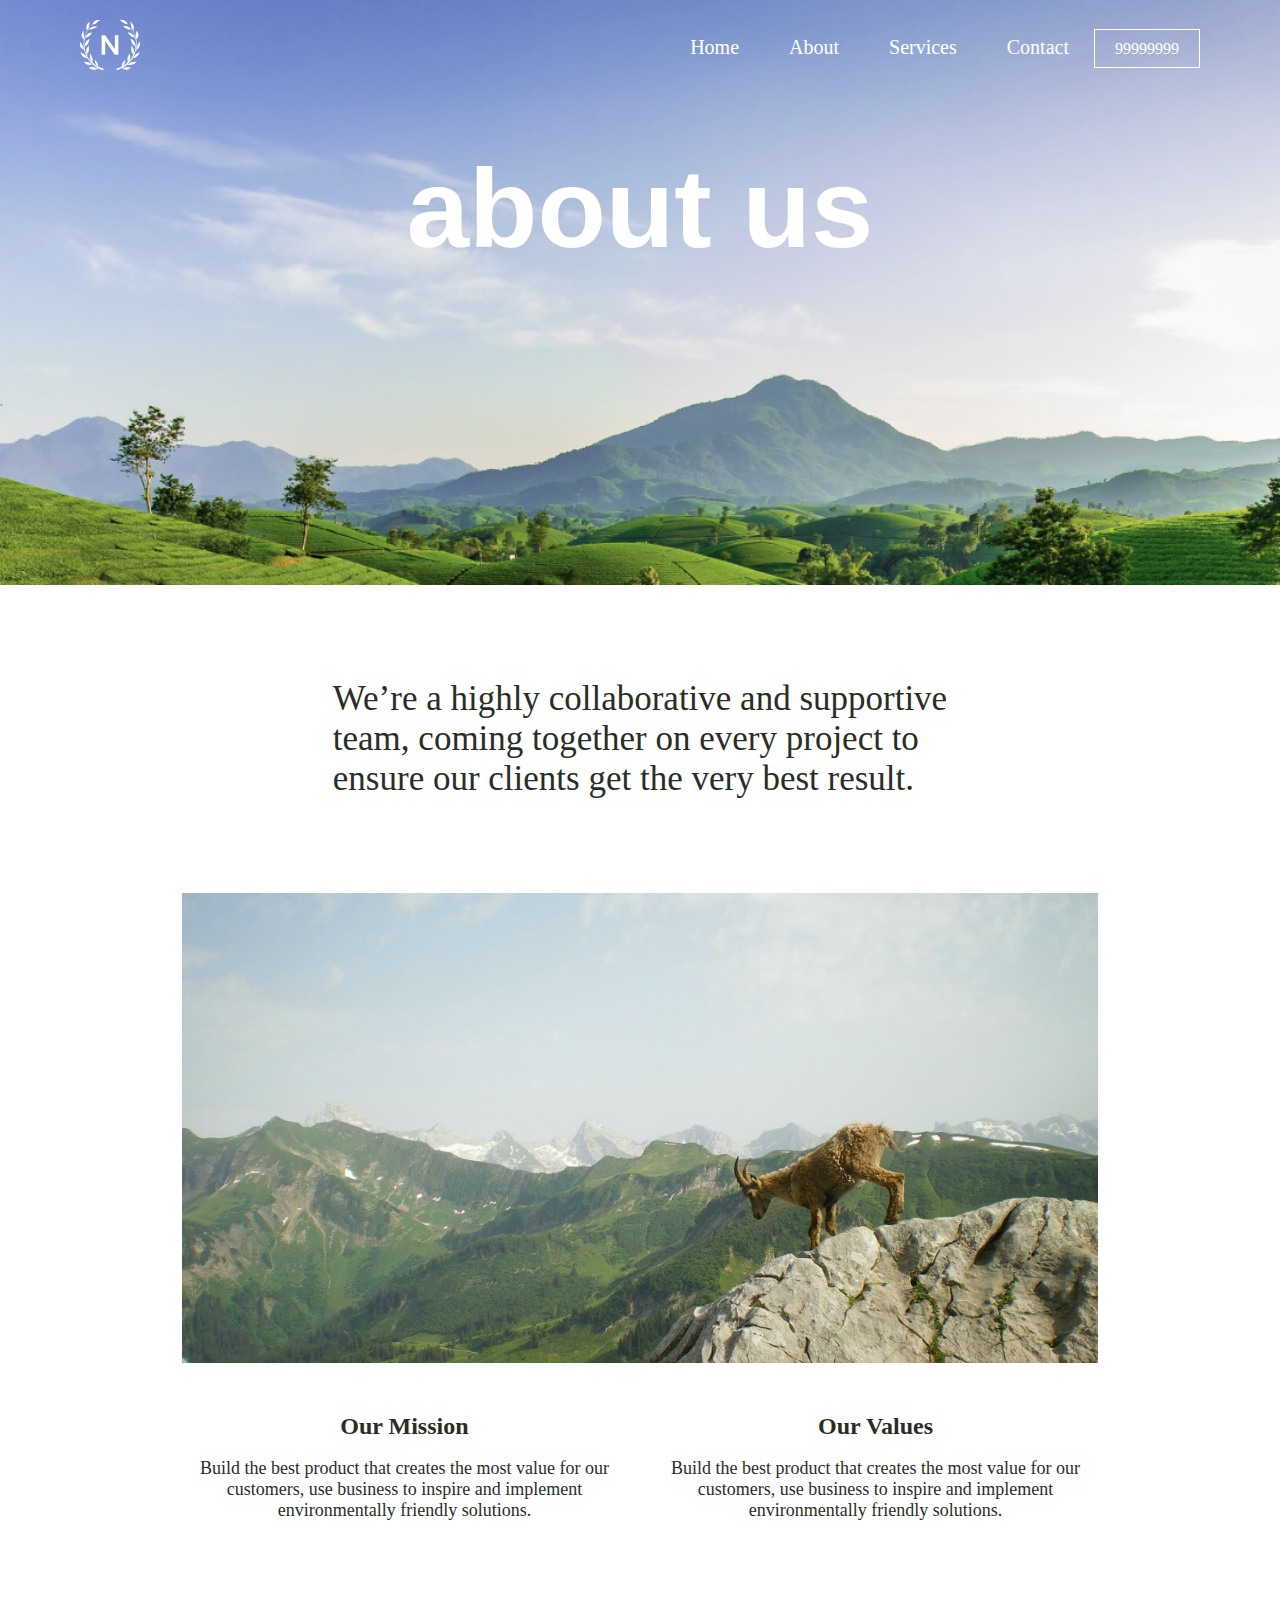
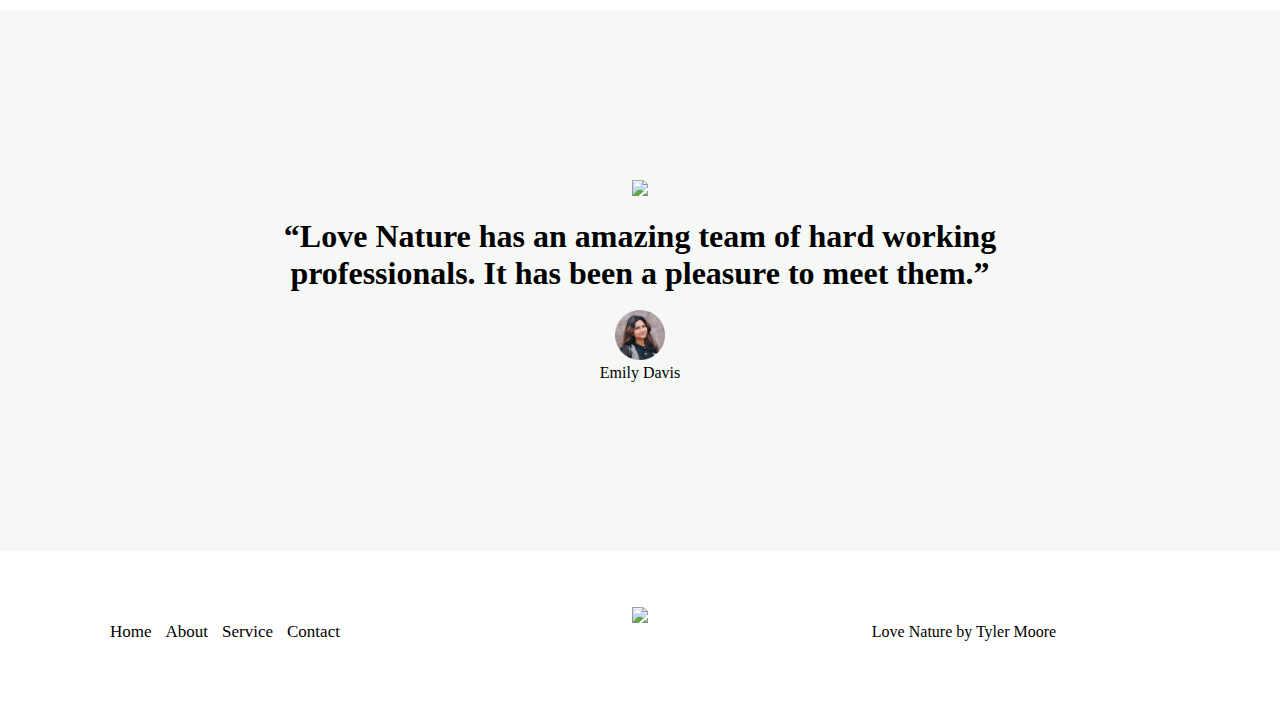
==== about.html @ 2e18f66e "Removed flex add grid today" ====
<!DOCTYPE html>
<html lang="en">
<head>
    <meta charset="UTF-8">
    <meta http-equiv="X-UA-Compatible" content="IE=edge">
    <meta name="viewport" content="width=device-width, initial-scale=1.0">
    <title>About</title>
</head>
<body>
<style>
*{
    padding: 0px;
    margin: 0px;
    font-weight: 400px;
}    
.about-main{
    background-image: url(Images/header-hero-1.jpg);
    background-color: black;
    background-size: cover;
    height: 65vh;
    background-position: center;
}
.about-nav{
    padding: 20px 80px;
    display: flex;
    align-items: center;
    justify-content: space-between;
}
.about-nav-items a{
    margin: 0px 25px;
    font-size: 20px;
    color: white;
}
.about-nav-items span{
    padding: 10px 20px;
    color: white;
    border: 1px solid white;
}
.head{
    text-align: center;
    font-size: 56px;
    margin-top: 50px;
    font-family:  'Arial Narrow',sans-serif;
    font-weight: 100;
    color: white;
    }
 .ab p{
        margin: 40px 0px;
            font-size: 35px;
            color: #292e25;
            font-weight: 200;
    }
    .ab img{
        height: 470px;
    }
    .ab{
        align-items: center;
        display: flex;
        flex-flow: column;
    }
    .abb{
        align-items: center;
        display: flex;
        margin-left: 200px;
        justify-content: space-between;
        margin-right: 200px;
        margin-top: 50px;
        color: #292e25;
    }
    .abb p{
        font-size: 18px;
    }
    .abb1{
        text-align: center;
        font-size: 16px;
    }
    .abb2{
        text-align: center;
        font-size: 16px;
    }
    .abqu{
        background-color: #F6F8F5;
        height: 60vh;
        display: flex;
        flex-flow: column;
        align-items: center;
        text-align: center;
        justify-content: center;
       }
    .abend{
            height: 18vh;
            display: grid;
            grid-template-columns: 2fr 1fr 2fr;
            justify-content: space-between;
            align-items: center;
            padding: 0px 100px;
            
        }
    .abnav a{
           font-size: 17px;
           margin-left: 10px;
           }


    .abgrid{
            display: flex; 
            justify-content: center;
        }
    

    
   
    
</style>
    <section class="about-main">
        <div class="about-nav" >
            <div class="logo"><img src="Images/logo-white.svg" height="50px"></div>
            <div class="about-nav-items"><a>Home</a><a>About</a><a>Services</a><a>Contact</a><span>99999999</span></div>
        </div> 
    <div class="head">
        <h1>about us</h1>
    </div> 
    </section>

    <br><br><br>

    <section>
        <div class="ab">
            <p>We’re a highly collaborative and supportive<br>
                 team, coming together on every project to <br>
                 ensure our clients get the very best result.</p>
                 <br><br><br>
                <img src="Images/contact-hero.jpg">
         </div>
        <div class="abb">
            <div class="abb1"><h2>Our Mission</h2><br>
            <p>Build the best product that creates the most value for our <br>
            customers, use business to inspire and implement<br>
            environmentally friendly solutions.</p></div>
            <div class="abb2"><h2>Our Values</h2><br>
            <p>Build the best product that creates the most value for our <br>
            customers, use business to inspire and implement<br>
            environmentally friendly solutions.</p></div>
        </div>
    </section>
    <br><br><br><br><br>

    <section class="abqu">
        <div>
            <div> <img src="Images/quotes.svg" height="50px" ></div><br>
            <div><h1>“Love Nature has an amazing team of hard working <br>
                professionals. It has been a pleasure to meet them.”</h1></div><br>
                <div class="av">
                    <img src="Images/avatar_on_about.png" height="50px">
                    <p>Emily Davis</p>
                 </div>
                </div>
    </section>

   


        <section class="abend">
            <div class="abnav">
                <a>Home</a>
                <a>About</a>
                <a>Service</a>
                <a>Contact</a>
            </div>
            <div class="abgrid"><img src="Images/Logo.svg" height="50px"></div>
            <div class="abgrid">
                <p>Love Nature by Tyler Moore</p>
            </div>
        </section>
</body>
</html>
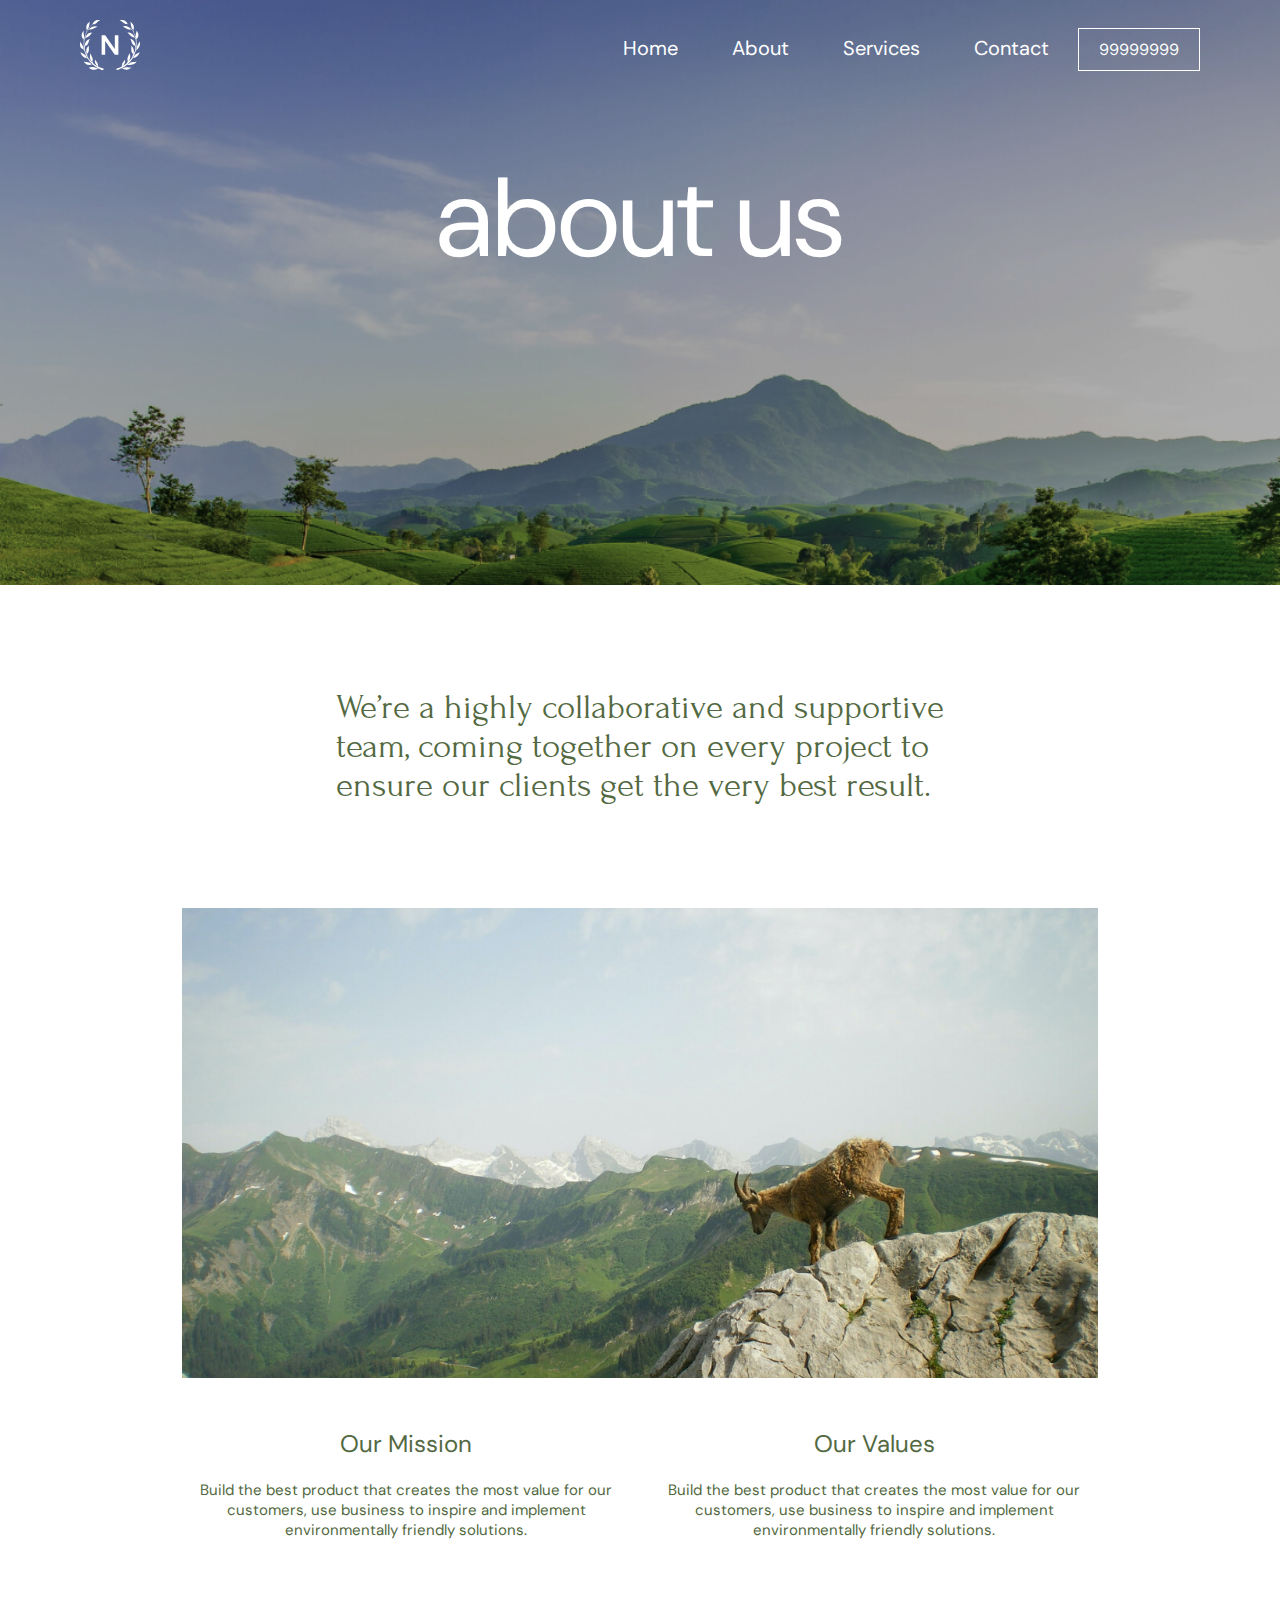
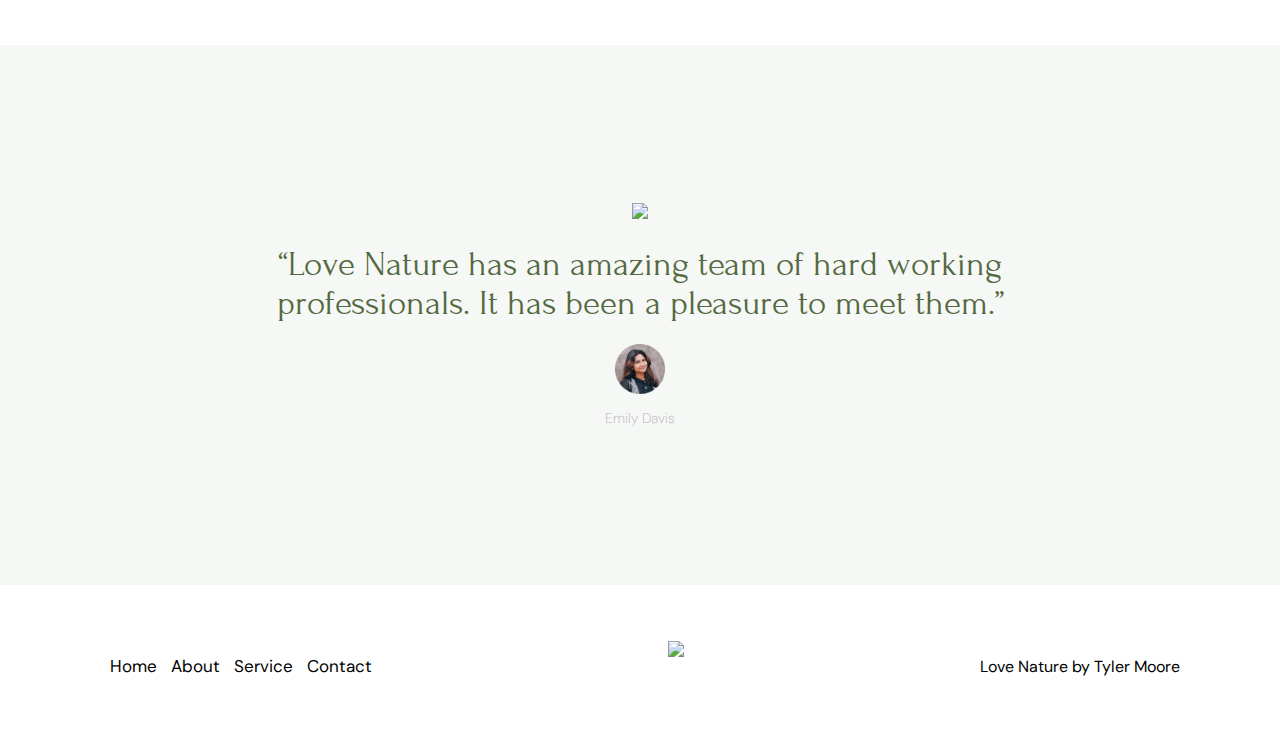
==== commit 33f8ca53: "improve css work" ====
--- a/about.html
+++ b/about.html
@@ -1,176 +1,97 @@
 <!DOCTYPE html>
 <html lang="en">
-<head>
-    <meta charset="UTF-8">
-    <meta http-equiv="X-UA-Compatible" content="IE=edge">
-    <meta name="viewport" content="width=device-width, initial-scale=1.0">
+  <head>
+    <link rel="stylesheet" href="style.css" />
+    <meta charset="UTF-8" />
+    <meta http-equiv="X-UA-Compatible" content="IE=edge" />
+    <meta name="viewport" content="width=device-width, initial-scale=1.0" />
     <title>About</title>
-</head>
-<body>
-<style>
-*{
-    padding: 0px;
-    margin: 0px;
-    font-weight: 400px;
-}    
-.about-main{
-    background-image: url(Images/header-hero-1.jpg);
-    background-color: black;
-    background-size: cover;
-    height: 65vh;
-    background-position: center;
-}
-.about-nav{
-    padding: 20px 80px;
-    display: flex;
-    align-items: center;
-    justify-content: space-between;
-}
-.about-nav-items a{
-    margin: 0px 25px;
-    font-size: 20px;
-    color: white;
-}
-.about-nav-items span{
-    padding: 10px 20px;
-    color: white;
-    border: 1px solid white;
-}
-.head{
-    text-align: center;
-    font-size: 56px;
-    margin-top: 50px;
-    font-family:  'Arial Narrow',sans-serif;
-    font-weight: 100;
-    color: white;
-    }
- .ab p{
-        margin: 40px 0px;
-            font-size: 35px;
-            color: #292e25;
-            font-weight: 200;
-    }
-    .ab img{
-        height: 470px;
-    }
-    .ab{
-        align-items: center;
-        display: flex;
-        flex-flow: column;
-    }
-    .abb{
-        align-items: center;
-        display: flex;
-        margin-left: 200px;
-        justify-content: space-between;
-        margin-right: 200px;
-        margin-top: 50px;
-        color: #292e25;
-    }
-    .abb p{
-        font-size: 18px;
-    }
-    .abb1{
-        text-align: center;
-        font-size: 16px;
-    }
-    .abb2{
-        text-align: center;
-        font-size: 16px;
-    }
-    .abqu{
-        background-color: #F6F8F5;
-        height: 60vh;
-        display: flex;
-        flex-flow: column;
-        align-items: center;
-        text-align: center;
-        justify-content: center;
-       }
-    .abend{
-            height: 18vh;
-            display: grid;
-            grid-template-columns: 2fr 1fr 2fr;
-            justify-content: space-between;
-            align-items: center;
-            padding: 0px 100px;
-            
-        }
-    .abnav a{
-           font-size: 17px;
-           margin-left: 10px;
-           }
-
-
-    .abgrid{
-            display: flex; 
-            justify-content: center;
-        }
-    
-
-    
-   
-    
-</style>
+  </head>
+  <body>
     <section class="about-main">
-        <div class="about-nav" >
-            <div class="logo"><img src="Images/logo-white.svg" height="50px"></div>
-            <div class="about-nav-items"><a>Home</a><a>About</a><a>Services</a><a>Contact</a><span>99999999</span></div>
-        </div> 
-    <div class="head">
-        <h1>about us</h1>
-    </div> 
+      <div class="overlay">
+        <div class="about-nav">
+          <div class="logo">
+            <img src="Images/logo-white.svg" height="50px" />
+          </div>
+          <div class="about-nav-items">
+            <a href="/index.html">Home</a>
+            <a href="/about.html">About</a>
+            <a href="/services.html">Services</a>
+            <a href="/contact.html">Contact</a>
+            <span>99999999</span>
+          </div>
+        </div>
+        <div class="head">
+          <h1>about us</h1>
+        </div>
+      </div>
     </section>
 
-    <br><br><br>
+    <br /><br /><br />
 
     <section>
-        <div class="ab">
-            <p>We’re a highly collaborative and supportive<br>
-                 team, coming together on every project to <br>
-                 ensure our clients get the very best result.</p>
-                 <br><br><br>
-                <img src="Images/contact-hero.jpg">
-         </div>
-        <div class="abb">
-            <div class="abb1"><h2>Our Mission</h2><br>
-            <p>Build the best product that creates the most value for our <br>
-            customers, use business to inspire and implement<br>
-            environmentally friendly solutions.</p></div>
-            <div class="abb2"><h2>Our Values</h2><br>
-            <p>Build the best product that creates the most value for our <br>
-            customers, use business to inspire and implement<br>
-            environmentally friendly solutions.</p></div>
+      <div class="ab">
+        <h2>
+          We’re a highly collaborative and supportive<br />
+          team, coming together on every project to <br />
+          ensure our clients get the very best result.
+        </h2>
+        <br /><br /><br />
+        <img src="Images/contact-hero.jpg" />
+      </div>
+      <div class="abb">
+        <div class="abb1">
+          <h2>Our Mission</h2>
+          <br />
+          <p>
+            Build the best product that creates the most value for our <br />
+            customers, use business to inspire and implement<br />
+            environmentally friendly solutions.
+          </p>
         </div>
+        <div class="abb2">
+          <h2>Our Values</h2>
+          <br />
+          <p>
+            Build the best product that creates the most value for our <br />
+            customers, use business to inspire and implement<br />
+            environmentally friendly solutions.
+          </p>
+        </div>
+      </div>
     </section>
-    <br><br><br><br><br>
+    <br /><br /><br /><br /><br />
 
     <section class="abqu">
+      <div>
+        <div><img src="Images/quotes.svg" height="50px" /></div>
+        <br />
         <div>
-            <div> <img src="Images/quotes.svg" height="50px" ></div><br>
-            <div><h1>“Love Nature has an amazing team of hard working <br>
-                professionals. It has been a pleasure to meet them.”</h1></div><br>
-                <div class="av">
-                    <img src="Images/avatar_on_about.png" height="50px">
-                    <p>Emily Davis</p>
-                 </div>
-                </div>
+          <h2>
+            “Love Nature has an amazing team of hard working <br />
+            professionals. It has been a pleasure to meet them.”
+          </h2>
+        </div>
+        <br />
+        <div class="av">
+          <img src="Images/avatar_on_about.png" height="50px" />
+          <p>Emily Davis</p>
+        </div>
+      </div>
     </section>
 
-   
-
-
-        <section class="abend">
-            <div class="abnav">
-                <a>Home</a>
-                <a>About</a>
-                <a>Service</a>
-                <a>Contact</a>
-            </div>
-            <div class="abgrid"><img src="Images/Logo.svg" height="50px"></div>
-            <div class="abgrid">
-                <p>Love Nature by Tyler Moore</p>
-            </div>
-        </section>
-</body>
-</html>+    <section class="abend">
+      <div class="abnav">
+        <a>Home</a>
+        <a>About</a>
+        <a>Service</a>
+        <a>Contact</a>
+      </div>
+      <div class="abgrid"><img src="Images/Logo.svg" height="50px" /></div>
+      <div class="abgrid">
+        <p>Love Nature by Tyler Moore</p>
+      </div>
+    </section>
+  </body>
+</html>
--- a/style.css
+++ b/style.css
@@ -0,0 +1,483 @@
+@import url("https://fonts.googleapis.com/css2?family=Forum&display=swap");
+@import url("https://fonts.googleapis.com/css2?family=DM+Sans:ital,wght@0,400;0,500;0,700;1,400;1,500;1,700&display=swap");
+* {
+  padding: 0px;
+  margin: 0px;
+  font-family: "DM Sans", sans-serif;
+  font-weight: 400;
+}
+
+a {
+  text-decoration: none;
+}
+.main {
+  background-image: url(Images/header-hero.jpg);
+  background-size: cover;
+  height: 100vh;
+  position: relative;
+  overflow: hidden;
+}
+.overlay {
+  position: absolute;
+  top: 0;
+  left: 0;
+  width: 100%;
+  height: 100%;
+  background: rgba(0, 0, 0, 0.3);
+}
+.nav {
+  padding: 20px 80px;
+  display: flex;
+  align-items: center;
+  justify-content: space-between;
+}
+.nav-items a {
+  margin: 0px 25px;
+  font-size: 20px;
+  color: white;
+}
+.nav-items span {
+  padding: 10px 20px;
+  color: white;
+  border: 1px solid white;
+}
+.main-heading {
+  display: flex;
+  flex-flow: column;
+  text-align: center;
+  height: 80%;
+  justify-content: center;
+}
+.main-heading h2 {
+  font-size: 50px;
+  color: white;
+  margin-bottom: -23px;
+}
+.main-heading h1 {
+  font-size: 117px;
+  color: white;
+}
+.main-heading p {
+  font-size: 16px;
+  color: white;
+  line-height: 24px;
+  vertical-align: baseline;
+  letter-spacing: normal;
+}
+.main-heading button {
+  margin-top: 20px;
+  background-color: #fed74c;
+  color: black;
+  padding: 15px 25px;
+  border: none;
+  border-radius: 5px;
+}
+
+.service-heading {
+  display: flex;
+  justify-content: center;
+  align-items: center;
+  flex-direction: column;
+}
+.service-heading h1 {
+  text-align: center;
+  color: #536942;
+  font-size: 40px;
+
+  padding-bottom: 10px;
+}
+
+.service-heading hr {
+  border: 2px solid #fed74c;
+  margin-bottom: 50px;
+  width: 100px;
+}
+.main-imgdt {
+  display: grid;
+  grid-template-columns: 1fr 1fr 1fr;
+  grid-gap: 0px;
+}
+.main-service {
+  margin: 20px 80px;
+  height: 120vh;
+  display: flex;
+  flex-flow: column;
+  justify-content: center;
+  align-items: center;
+}
+.img-dt h3 {
+  margin: 20px;
+  color: #333b2d;
+}
+.img-dt p {
+  margin: 20px;
+  color: #526840;
+  font-weight: 300;
+  font-size: 16px;
+  line-height: 27px;
+}
+.quotes-main {
+  text-align: center;
+  height: 60vh;
+  background-color: #f6f8f5;
+  display: flex;
+  flex-flow: column;
+  justify-content: center;
+}
+.av img {
+  height: 50px;
+}
+.av p {
+  font-size: 14px;
+  font-weight: 200;
+  padding-top: 10px;
+  color: #b6b0c0;
+}
+.quotes-main h1 {
+  margin: 40px 0px;
+  font-size: 35px;
+  font-family: "Forum", cursive;
+  color: #536942;
+  font-weight: 200;
+}
+.quotes-main img {
+  height: 50px;
+}
+.about {
+  display: flex;
+  justify-content: space-between;
+  align-items: center;
+  height: 90vh;
+  margin: 0% 10%;
+}
+.about-right img {
+  height: 500px;
+}
+.about-left p {
+  font-size: 12px;
+  color: #536941;
+}
+#down-p {
+  font-size: 16px;
+  margin-bottom: 50px;
+}
+.about-left h1 {
+  font-size: 40px;
+  margin-bottom: 50px;
+  margin-top: 20px;
+  color: #536942;
+  font-family: "Forum", cursive;
+}
+.about-left span {
+  padding: 10px 20px;
+  color: black;
+  border: 1px solid black;
+}
+.que {
+  background-image: url(Images/footer-hero-big.jpg);
+  height: 75vh;
+  text-align: center;
+  display: flex;
+  flex-flow: column;
+  justify-content: center;
+  background-position: center;
+}
+.que h1 {
+  font-size: 54px;
+  color: #536942;
+}
+.que p {
+  font-size: 18px;
+  margin-top: 30px;
+  margin-bottom: 30px;
+  color: #38422f8f;
+}
+.que button {
+  margin-top: 20px;
+  background-color: #fed74c;
+  color: #091102a8;
+  padding: 15px 25px;
+  border: none;
+  border-radius: 5px;
+}
+.end {
+  height: 18vh;
+  display: grid;
+  grid-template-columns: 1fr 1fr 1fr;
+  margin: 0px 100px;
+  justify-content: center;
+  align-items: center;
+}
+.enav a {
+  font-size: 15px;
+  justify-content: space-between;
+  margin-left: 10px;
+}
+
+.grid {
+  display: flex;
+  justify-content: center;
+}
+
+/* 
+
+
+
+About Page CSS Started Here
+
+
+
+*/
+
+.about-main {
+  background-image: url(Images/header-hero-1.jpg);
+  background-color: black;
+  background-size: cover;
+  height: 65vh;
+  background-position: center;
+  position: relative;
+  overflow: hidden;
+}
+.about-nav {
+  padding: 20px 80px;
+  display: flex;
+  align-items: center;
+  justify-content: space-between;
+}
+.about-nav-items a {
+  margin: 0px 25px;
+  font-size: 20px;
+  color: white;
+}
+.about-nav-items span {
+  padding: 10px 20px;
+  color: white;
+  border: 1px solid white;
+}
+.head {
+  text-align: center;
+  font-size: 56px;
+  margin-top: 50px;
+  font-weight: 100;
+  color: white;
+}
+.ab h2 {
+  margin: 40px 0px;
+  font-size: 35px;
+  font-family: "Forum", cursive;
+  color: #536942;
+  font-weight: 200;
+}
+.ab img {
+  height: 470px;
+}
+.ab {
+  align-items: center;
+  display: flex;
+  flex-flow: column;
+}
+.abb {
+  align-items: center;
+  display: flex;
+  margin-left: 200px;
+  justify-content: space-between;
+  margin-right: 200px;
+  margin-top: 50px;
+  color: #292e25;
+}
+.abb p {
+  font-size: 15px;
+}
+.abb1 {
+  text-align: center;
+  font-size: 16px;
+  color: #536942;
+}
+.abb2 {
+  text-align: center;
+  font-size: 16px;
+  color: #536942;
+}
+.abqu {
+  background-color: #f6f8f5;
+  height: 60vh;
+  display: flex;
+  flex-flow: column;
+  align-items: center;
+  text-align: center;
+  justify-content: center;
+}
+
+.abqu h2 {
+  font-family: "Forum", cursive;
+  color: #536942;
+  font-size: 35px;
+}
+.abend {
+  height: 18vh;
+  display: grid;
+  grid-template-columns: 2fr 1fr 2fr;
+  justify-content: space-between;
+  align-items: center;
+  padding: 0px 100px;
+}
+.abnav a {
+  font-size: 17px;
+  margin-left: 10px;
+}
+
+.abgrid {
+  display: flex;
+  justify-content: center;
+}
+
+/*
+
+Services CSS is Started From here
+
+*/
+
+.ser-main {
+  background-image: url(Images/services-hero.jpg);
+  background-color: black;
+  background-size: cover;
+  height: 65vh;
+  background-position: center;
+  position: relative;
+  overflow: hidden;
+}
+.ser-nav {
+  padding: 20px 80px;
+  display: flex;
+  align-items: center;
+  justify-content: space-between;
+}
+.ser-nav-items a {
+  margin: 0px 25px;
+  font-size: 20px;
+  color: white;
+}
+.ser-nav-items a {
+  margin: 0px 25px;
+  font-size: 20px;
+  color: white;
+}
+.ser-head {
+  text-align: center;
+  font-size: 56px;
+  margin-top: 50px;
+  font-family: "Arial Narrow", sans-serif;
+  font-weight: 100;
+  color: white;
+}
+.ser-nav-items span {
+  padding: 10px 20px;
+  color: white;
+  border: 1px solid white;
+}
+.ser {
+  display: flex;
+  justify-content: space-between;
+  align-items: center;
+  height: 100vh;
+  margin: 0% 10%;
+}
+.ser-why {
+  height: 70vh;
+  background-color: #f6f8f5;
+  align-items: center;
+}
+.send {
+  height: 18vh;
+  display: grid;
+  grid-template-columns: 2fr 1fr 2fr;
+  justify-content: space-between;
+  align-items: center;
+  padding: 0px 100px;
+}
+.snav a {
+  font-size: 17px;
+  margin-left: 10px;
+}
+
+.sgrid {
+  display: flex;
+  justify-content: center;
+}
+
+/*
+
+ContactUs Page CSS Started from here
+
+*/
+
+.con-main {
+  background-image: url(Images/contact-hero-1.jpg);
+  background-color: black;
+  background-size: cover;
+  height: 65vh;
+  background-position: center;
+  position: relative;
+  overflow: hidden;
+}
+.con-nav {
+  padding: 20px 80px;
+  display: flex;
+  align-items: center;
+  justify-content: space-between;
+}
+.con-nav-items a {
+  margin: 0px 25px;
+  font-size: 20px;
+  color: white;
+}
+.con-nav-items a {
+  margin: 0px 25px;
+  font-size: 20px;
+  color: white;
+}
+.con-head {
+  text-align: center;
+  font-size: 56px;
+  margin-top: 50px;
+  font-family: "Arial Narrow", sans-serif;
+  font-weight: 100;
+  color: white;
+}
+.con-nav-items span {
+  padding: 10px 20px;
+  color: white;
+  border: 1px solid white;
+}
+.con {
+  background-color: #f6f8f5;
+  height: 100vh;
+  align-items: center;
+  text-align: center;
+  justify-content: center;
+  display: flex;
+  flex-flow: column;
+}
+.con h1 {
+  font-size: 40px;
+  margin: 30px 0px;
+}
+.con img {
+  margin: 30px 10px;
+}
+.abend {
+  height: 18vh;
+  display: flex;
+  justify-content: space-between;
+  align-items: center;
+  padding: 0px 100px;
+}
+.abnav a {
+  font-size: 17px;
+  margin-left: 10px;
+}
+
+.abgrid {
+  display: flex;
+  justify-content: center;
+}
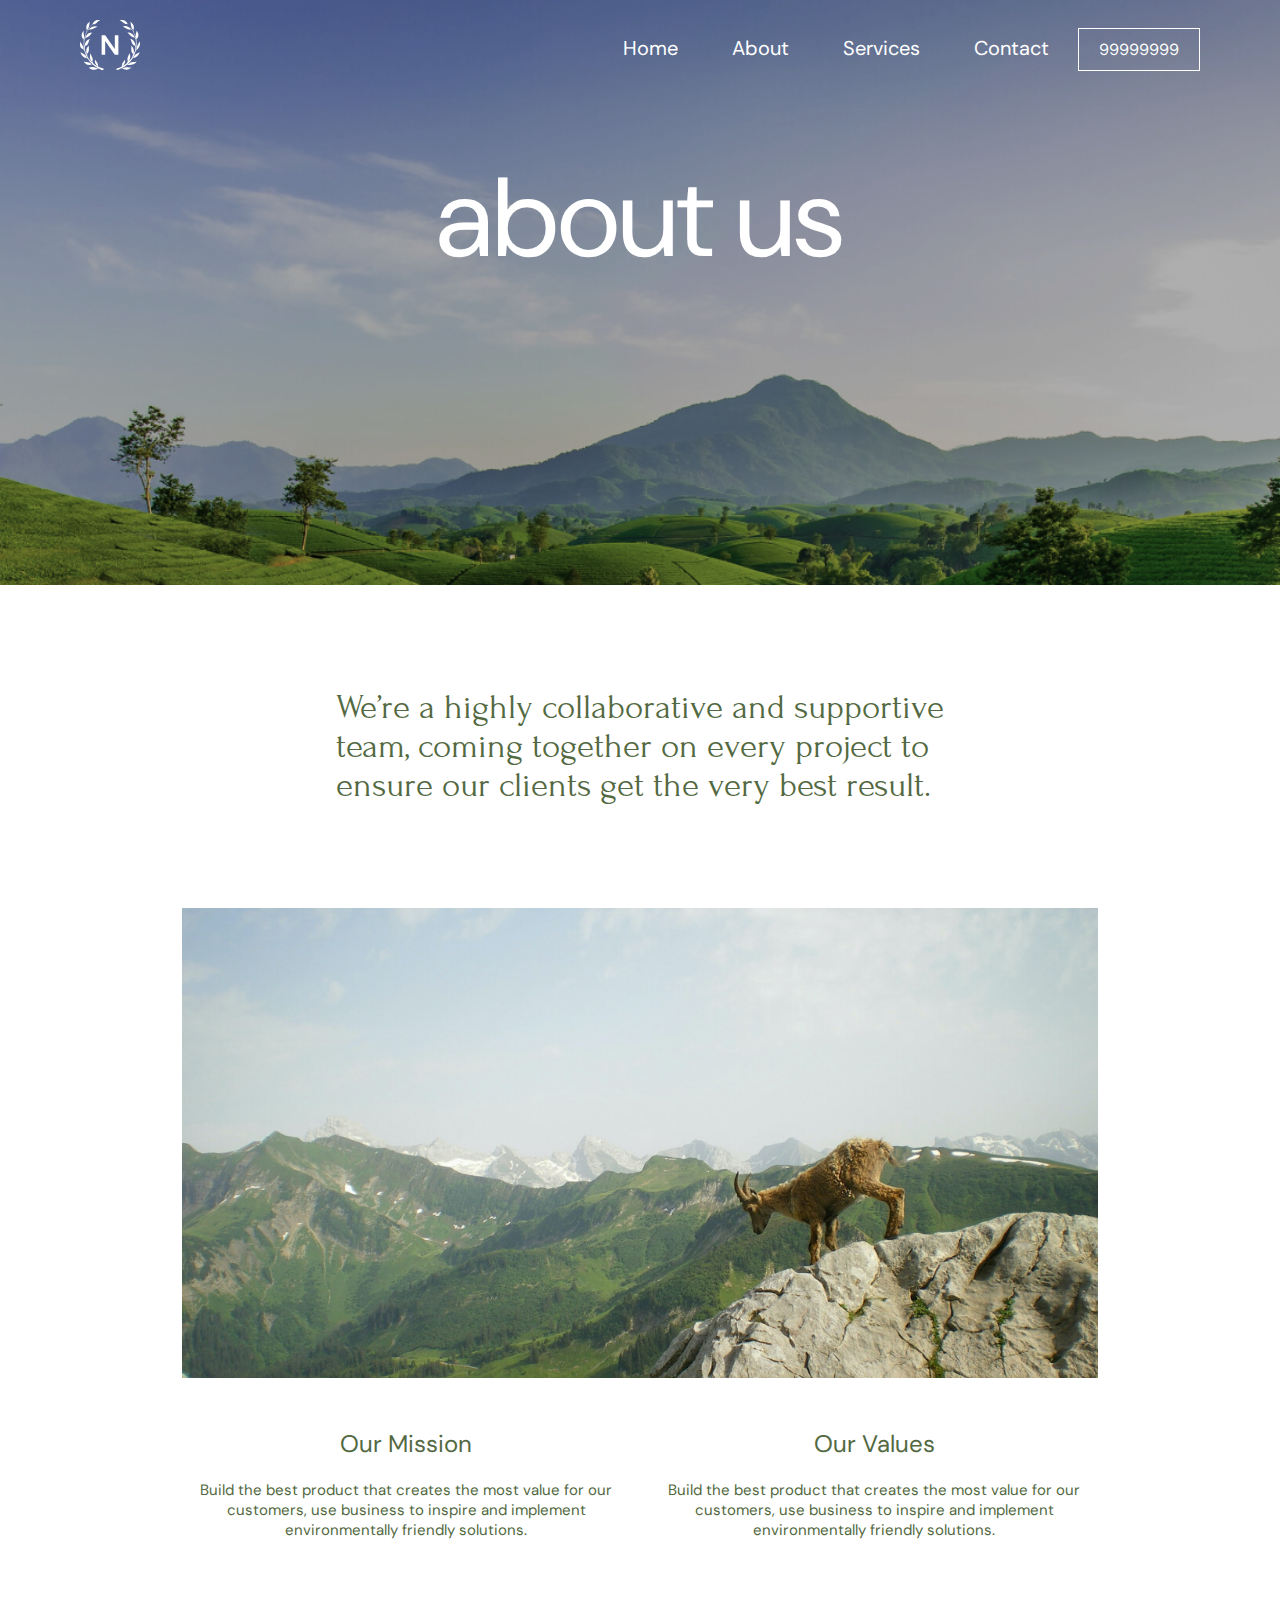
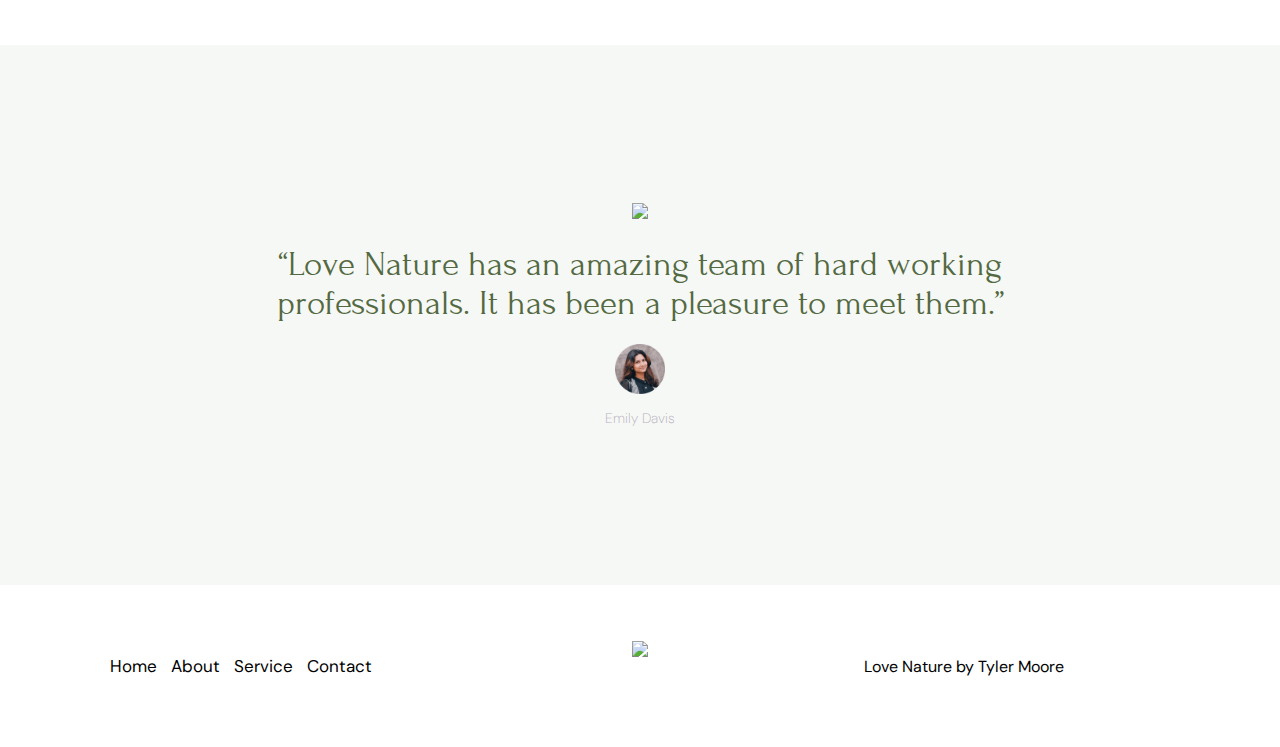
==== commit 2c92c8bb: "new update" ====
--- a/about.html
+++ b/about.html
@@ -9,23 +9,23 @@
   </head>
   <body>
     <section class="about-main">
-      <div class="overlay">
-        <div class="about-nav">
-          <div class="logo">
-            <img src="Images/logo-white.svg" height="50px" />
-          </div>
-          <div class="about-nav-items">
-            <a href="/index.html">Home</a>
-            <a href="/about.html">About</a>
-            <a href="/services.html">Services</a>
-            <a href="/contact.html">Contact</a>
-            <span>99999999</span>
-          </div>
+        <div class="overlay">
+      <div class="about-nav">
+        <div class="logo">
+          <img src="Images/logo-white.svg" height="50px" />
         </div>
-        <div class="head">
-          <h1>about us</h1>
+        <div class="about-nav-items">
+          <a href="/index.html">Home</a>
+          <a href="/about.html">About</a>
+          <a href="/services.html">Services</a>
+          <a href="/contact.html">Contact</a>
+          <span>99999999</span>
         </div>
       </div>
+      <div class="head">
+        <h1>about us</h1>
+      </div>
+      
     </section>
 
     <br /><br /><br />
@@ -81,17 +81,17 @@
       </div>
     </section>
 
-    <section class="abend">
-      <div class="abnav">
-        <a>Home</a>
-        <a>About</a>
-        <a>Service</a>
-        <a>Contact</a>
-      </div>
-      <div class="abgrid"><img src="Images/Logo.svg" height="50px" /></div>
-      <div class="abgrid">
-        <p>Love Nature by Tyler Moore</p>
-      </div>
-    </section>
+   <section class="send">
+            <div class="snav">
+                <a>Home</a>
+                <a>About</a>
+                <a>Service</a>
+                <a>Contact</a>
+            </div>
+            <div class="sgrid"><img src="Images/Logo.svg" height="50px"></div>
+            <div class="sgrid">
+                <p>Love Nature by Tyler Moore</p>
+            </div>
+        </section>
   </body>
 </html>
--- a/style.css
+++ b/style.css
@@ -316,7 +316,7 @@
 .abend {
   height: 18vh;
   display: grid;
-  grid-template-columns: 2fr 1fr 2fr;
+  grid-template-columns: 1fr 1fr 1fr;
   justify-content: space-between;
   align-items: center;
   padding: 0px 100px;
